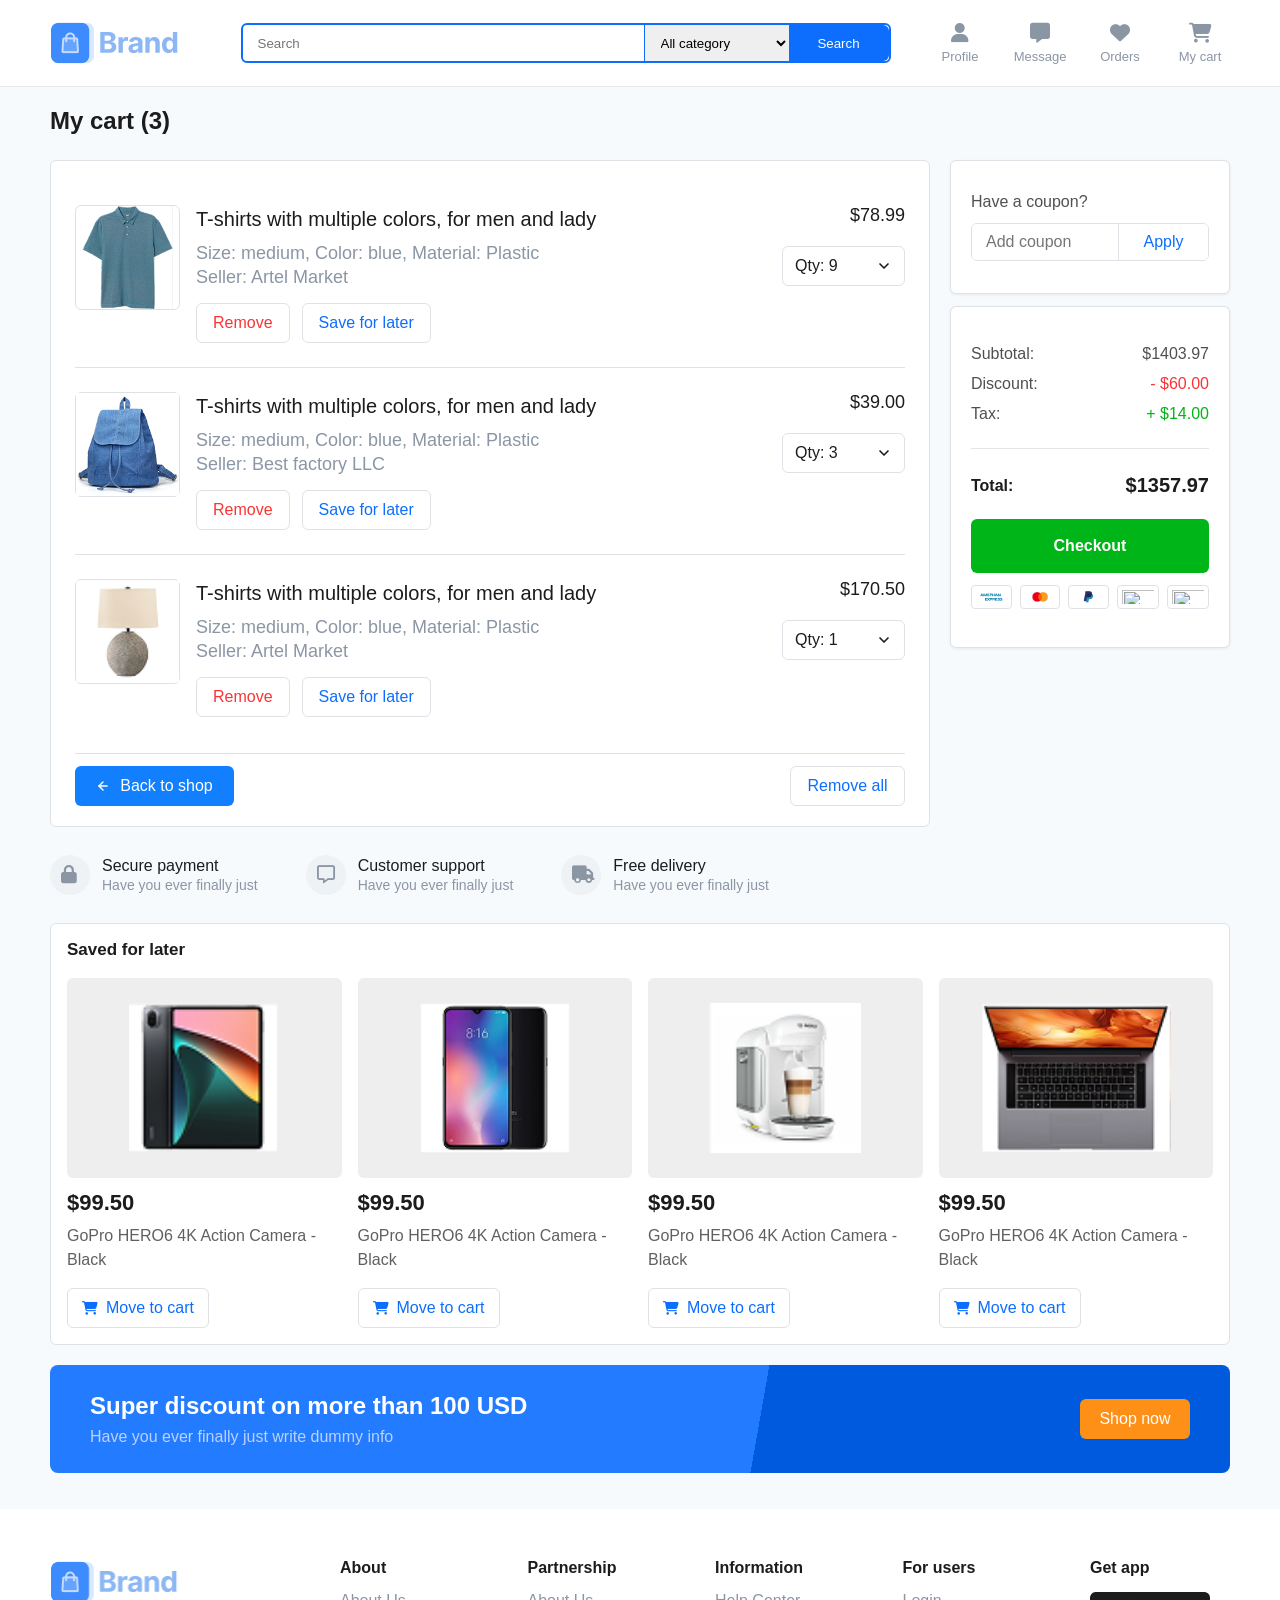
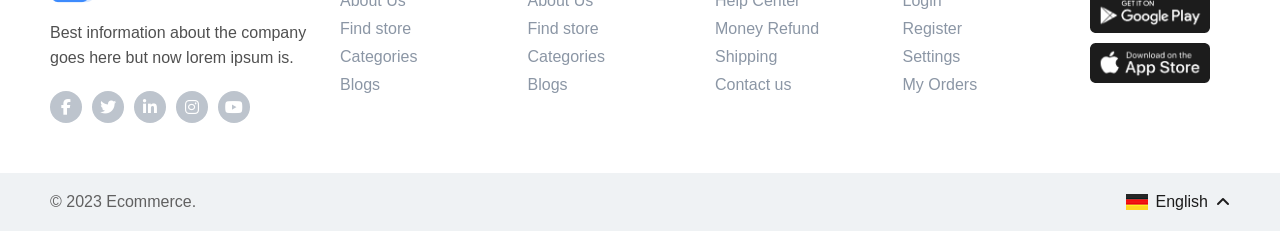
==== category-listing.html @ 2dff64a7 "Add files via upload" ====
<!DOCTYPE html>
<html lang="en">
<head>
    <meta charset="UTF-8">
    <meta name="viewport" content="width=device-width, initial-scale=1.0">
    <title>eCommerce Marketplace - Products Catalog</title>
    <link rel="stylesheet" href="css/styles.css">
    <link rel="stylesheet" href="https://cdnjs.cloudflare.com/ajax/libs/font-awesome/6.4.0/css/all.min.css">
</head>
<body>
<!-- HEADER -->
<header class="header">
    <div class="container header-top">
        <a href="index.html" class="logo">
          <img src="assets/images/logo-colored.png" alt="Brand">
        </a>
        <form class="search-box">
            <input type="text" placeholder="Search">
            <select>
                <option>All category</option>
            </select>
            <button type="submit">Search</button>
        </form>
        <div class="header-icons">
            <a href="#" class="icon-item">
                <i class="fa-solid fa-user"></i>
                <span>Profile</span>
            </a>
            <a href="#" class="icon-item">
                <i class="fa-solid fa-message"></i>
                <span>Message</span>
            </a>
            <a href="#" class="icon-item">
                <i class="fa-solid fa-heart"></i>
                <span>Orders</span>
            </a>
            <a href="cart.html" class="icon-item">
                <i class="fa-solid fa-cart-shopping"></i>
                <span>My cart</span>
            </a>
        </div>
    </div>
</header>
    <main class="container">
    <h2 class="cart-header">My cart (3)</h2>
        <section class="cart-section">
            <!-- LEFT: cart items -->
            <div class="cart-items-card">
                <article class="cart-item">
                    <div class="item-thumb">
                        <img src="assets/images/Bitmap.png" alt="Teal T-shirt">
                    </div>
                    <div class="item-info">
                        <h3 class="item-title">T-shirts with multiple colors, for men and lady</h3>
                        <p class="item-meta">Size: medium, Color: blue, Material: Plastic<br>Seller: Artel Market</p>
                        <div class="item-actions">
                            <button type="button" class="btn-pill btn-remove">Remove</button>
                            <button type="button" class="btn-pill btn-save">Save for later</button>
                        </div>
                    </div>
                    <div class="item-price-col">
                        <span class="item-price">$78.99</span>
                        <button type="button" class="qty-select">
                            Qty: 9
                            <svg viewBox="0 0 24 24" fill="none" stroke="currentColor" stroke-width="2.5" stroke-linecap="round" stroke-linejoin="round">
                                <polyline points="6 9 12 15 18 9"></polyline>
                            </svg>
                        </button>
                    </div>
                </article>
                <article class="cart-item">
                    <div class="item-thumb">
                        <img src="assets/images/image 26.png" alt="Blue-bag">
                    </div>
                    <div class="item-info">
                        <h3 class="item-title">T-shirts with multiple colors, for men and lady</h3>
                        <p class="item-meta">Size: medium, Color: blue, Material: Plastic<br>Seller: Best factory LLC</p>
                        <div class="item-actions">
                            <button type="button" class="btn-pill btn-remove">Remove</button>
                            <button type="button" class="btn-pill btn-save">Save for later</button>
                        </div>
                    </div>
                    <div class="item-price-col">
                        <span class="item-price">$39.00</span>
                        <button type="button" class="qty-select">
                            Qty: 3
                            <svg viewBox="0 0 24 24" fill="none" stroke="currentColor" stroke-width="2.5" stroke-linecap="round" stroke-linejoin="round">
                                <polyline points="6 9 12 15 18 9"></polyline>
                            </svg>
                        </button>
                    </div>
                </article>
                <article class="cart-item">
                    <div class="item-thumb">
                        <img src="assets/images/6.png" alt="Beige T-shirt">
                    </div>
                    <div class="item-info">
                        <h3 class="item-title">T-shirts with multiple colors, for men and lady </h3>
                        <p class="item-meta">Size: medium, Color: blue, Material: Plastic<br>Seller: Artel Market</p>
                        <div class="item-actions">
                            <button type="button" class="btn-pill btn-remove">Remove</button>
                            <button type="button" class="btn-pill btn-save">Save for later</button>
                        </div>
                    </div>
                    <div class="item-price-col">
                        <span class="item-price">$170.50</span>
                        <button type="button" class="qty-select">
                            Qty: 1
                            <svg viewBox="0 0 24 24" fill="none" stroke="currentColor" stroke-width="2.5" stroke-linecap="round" stroke-linejoin="round">
                                <polyline points="6 9 12 15 18 9"></polyline>
                            </svg>
                        </button>
                    </div>
                </article>
                <div class="cart-card-footer">
                    <a href="#" class="btn-back">
                        <svg viewBox="0 0 24 24" fill="none" stroke="currentColor" stroke-width="2.5" stroke-linecap="round" stroke-linejoin="round">
                            <line x1="19" y1="12" x2="5" y2="12"></line>
                            <polyline points="12 19 5 12 12 5"></polyline>
                        </svg>
                        Back to shop
                    </a>
                    <a href="#" class="link-remove-all">Remove all</a>
                </div>
            </div>
            <!-- RIGHT: order summary -->
            <aside class="summary-col">
                <div class="coupon-card">
                    <h4>Have a coupon?</h4>
                    <div class="coupon-input-row">
                        <input type="text" placeholder="Add coupon">
                        <button type="button" class="btn-apply">Apply</button>
                    </div>
                </div>
                <div class="summary-card">
                    <div class="summary-row">
                        <span>Subtotal:</span>
                        <span>$1403.97</span>
                    </div>
                    <div class="summary-row">
                        <span>Discount:</span>
                        <span class="value-discount">- $60.00</span>
                    </div>
                    <div class="summary-row">
                        <span>Tax:</span>
                        <span class="value-tax">+ $14.00</span>
                    </div>
                    <hr class="summary-divider">
                    <div class="summary-total">
                        <span>Total:</span>
                        <span>$1357.97</span>
                    </div>
                    <button type="button" class="btn-checkout">Checkout</button>
                    <div class="payment-icons">
   <img src="assets/images/AS.PNG">
   <img src="assets/images/mastercard.PNG">
   <img src="assets/images/paypal.PNG">
   <img src="assets/images/visa.PNG">
   <img src="assets/images/applepay.PNG">
</div>
                </div>
            </aside>
        </section>
        <!-- TRUST STRIP -->
     <section class="trust-strip">
        <div class="trust-item">
    <div class="trust-icon">
        <i class="fa-solid fa-lock"></i>
    </div>
    <div class="trust-text">
        <strong>Secure payment</strong>
        <span>Have you ever finally just</span>
    </div>
</div>
      <div class="trust-item">
    <div class="trust-icon">
        <i class="fa-regular fa-message"></i>
    </div>
    <div class="trust-text">
        <strong>Customer support</strong>
        <span>Have you ever finally just</span>
    </div>
</div>
      <div class="trust-item">
    <div class="trust-icon">
        <i class="fa-solid fa-truck"></i>
    </div>
    <div class="trust-text">
        <strong>Free delivery</strong>
        <span>Have you ever finally just</span>
    </div>
</div>
        </section>
        <section class="saved-section">
    <h3>Saved for later</h3>
    <div class="saved-grid">
        <div class="saved-card">
            <div class="saved-card-img"><img src="assets/images/image 32.png" alt="Tablet"></div>
            <p class="saved-price">$99.50 </p>
            <p class="saved-name">GoPro HERO6 4K Action Camera - Black</p>
            <button class="btn-move-cart">
    <i class="fa-solid fa-cart-shopping"></i>
    Move to cart
</button>
        </div>
        <div class="saved-card">
            <div class="saved-card-img"><img src="assets/images/image 23.png" alt="Phone"></div>
            <p class="saved-price">$99.50</p>
            <p class="saved-name">GoPro HERO6 4K Action Camera - Black</p>
            <button class="btn-move-cart">
    <i class="fa-solid fa-cart-shopping"></i>
    Move to cart
</button>
        </div>
        <div class="saved-card">
            <div class="saved-card-img"><img src="assets/images/8.png" alt="Smart watch"></div>
            <p class="saved-price">$99.50</p>
            <p class="saved-name">GoPro HERO6 4K Action Camera - Black</p>
            <button class="btn-move-cart">
    <i class="fa-solid fa-cart-shopping"></i>
    Move to cart
</button>
        </div>
        <div class="saved-card">
            <div class="saved-card-img"><img src="assets/images/image 34.png" alt="Laptop"></div>
            <p class="saved-price">$99.50</p>
            <p class="saved-name">GoPro HERO6 4K Action Camera - Black</p>
            <button class="btn-move-cart">
    <i class="fa-solid fa-cart-shopping"></i>
    Move to cart
</button>
        </div>
    </div>
</section>
<section class="discount-banner">
    <div class="discount-left">
        <h3>Super discount on more than 100 USD</h3>
        <p>Have you ever finally just write dummy info</p>
    </div>
    <button>Shop now</button>
</section>
</main>
<!-- =========================FOOTER========================= -->
<footer class="footer">
    <div class="container footer-grid">
        <!-- COLUMN 1 -->
        <div class="footer-brand">
            <img
                src="assets/images/logo-colored.png"
                alt="Brand"
            >
            <p>
                Best information about the company goes here but now
                lorem ipsum is.
            </p>
            <div class="social-icons">
                <a href="#">
                    <i class="fa-brands fa-facebook-f"></i>
                </a>
                <a href="#">
                    <i class="fa-brands fa-twitter"></i>
                </a>
                <a href="#">
                    <i class="fa-brands fa-linkedin-in"></i>
                </a>
                <a href="#">
                    <i class="fa-brands fa-instagram"></i>
                </a>
                <a href="#">
                    <i class="fa-brands fa-youtube"></i>
                </a>
            </div>
        </div>
        <!-- COLUMN 2 -->
        <div>
            <h4>About</h4>
            <ul>
                <li><a href="#">About Us</a></li>
                <li><a href="#">Find store</a></li>
                <li><a href="#">Categories</a></li>
                <li><a href="#">Blogs</a></li>

            </ul>
        </div>
        <!-- COLUMN 3 -->
        <div>
            <h4>Partnership</h4>
            <ul>
                <li><a href="#">About Us</a></li>
                <li><a href="#">Find store</a></li>
                <li><a href="#">Categories</a></li>
                <li><a href="#">Blogs</a></li>
            </ul>
        </div>
        <!-- COLUMN 4 -->
        <div>
            <h4>Information</h4>
            <ul>
                <li><a href="#">Help Center</a></li>
                <li><a href="#">Money Refund</a></li>
                <li><a href="#">Shipping</a></li>
                <li><a href="#">Contact us</a></li>
            </ul>
        </div>
        <!-- COLUMN 5 -->
        <div>
            <h4>For users</h4>
            <ul>
                <li><a href="#">Login</a></li>
                <li><a href="#">Register</a></li>
                <li><a href="#">Settings</a></li>
                <li><a href="#">My Orders</a></li>
            </ul>
        </div>
        <!-- COLUMN 6 -->
        <div>
            <h4>Get app</h4>
            <div class="app-buttons">
                <img
                    src="assets/images/Group.png"
                    alt="App Store"
                >
                <img
                    src="assets/images/market-button.png"
                    alt="Google Play"
                >
            </div>
        </div>
    </div>
</footer>

<!-- =========================FOOTER BOTTOM ========================= -->
<div class="footer-bottom">
    <div class="container footer-bottom-wrapper">
        <p>
            © 2023 Ecommerce.
        </p>
        <div class="footer-language">
            <img
                src="assets/images/DE@2x.png"
                alt="Germany"
            >
            English
            <i class="fa-solid fa-angle-up"></i>
        </div>
    </div>
</div>
</body>
</html>
---- css/styles.css ----
/* ========================== GLOBAL STYLES========================== */

*{
    margin:0;
    padding:0;
    box-sizing:border-box;
}
body{
    font-family:'Inter',sans-serif;
    background:#F7FAFC;
    color:#1c1c1c;
}

img{
    max-width:100%;
    display:block;
}

a{
    text-decoration:none;
    color:inherit;
}

ul{
    list-style:none;
}

button{
    cursor:pointer;
    border:none;
}
.container{
    width:100%;
    max-width:1180px;
    margin:0 auto;
    padding:0;
}

/* ========================== HEADER ========================== */

.header{
    background:#fff;
    border-bottom:1px solid #e5e7eb;
}
.header-top{
    height:86px;
    display:flex;
    align-items:center;
    justify-content:space-between;
}

.logo i{
    background:#4f8ef7;
    color:#fff;
    padding:12px;
    border-radius:8px;
}
.search-box{
    width:665px;
    height:40px;
    display:flex;
    border:2px solid #0D6EFD;
    border-radius:6px;
    overflow:hidden;
}

.search-box input{
    flex:1;
    border:none;
    padding:0 15px;
}

.search-box select{
    width:145px;
    border:none;
    border-left:1px solid #0D6EFD;
    padding:0 12px;
}
.search-box button{
    width:100px;

    background:#0D6EFD;
    color:#fff;
}

/* Header Icons */
/* Hover */
.icon-item:hover{
    background:#EAF3FF;
    box-shadow:0 4px 12px rgba(13,110,253,.15);
}

.icon-item:hover i{
    color:#0D6EFD;
    transform:translateY(-3px) scale(1.1);
}

.icon-item:hover span{
    color:#0D6EFD;
}

/* Click effect */
.icon-item:active{
    transform:scale(.95);
}
.header-icons{
    display:flex;
    align-items:center;
    gap:20px;
}

.icon-item{
    display:flex;
    flex-direction:column;
    align-items:center;
    justify-content:center;
    width:60px;              /* same width for all */
    text-decoration:none;
    color:#8B96A5;
    padding:6px 4px;
    transition:.3s;
}

.icon-item i{
    font-size:20px;
    margin-bottom:6px;
}

.icon-item span{
    font-size:13px;
    white-space:nowrap;  
}
/* ==========================NAVBAR========================== */
.navbar{
    height:48px;
    background:#fff;
    border-bottom:1px solid #e5e7eb;
}

.nav-wrapper{
    height:48px;
    display:flex;
    align-items:center;
    justify-content:space-between;
}

.nav-left .fa-bars{
    margin-right:6px;
    font-size:15px;
}
.nav-left{
    display:flex;
    gap:24px;
}

.nav-right{
    display:flex;
    gap:32px;
}

.nav-right select{
    border:none;
    background:none;
}

/* Navbar links */
.nav-left a{
    display:flex;
    align-items:center;
    gap:6px;
    color:#1C1C1C;
    text-decoration:none;
    padding:8px 12px;
    border-radius:6px;
    transition:all .3s ease;
}

.nav-left a:hover{
    color:#0D6EFD;
    background:#F5F7FA;
}

.nav-left a:hover i{
    transform:rotate(180deg);
    transition:.3s;
}
.language-box,
.ship-country{
    display:flex;
    align-items:center;
    gap:6px;
    padding:8px 10px;
    border-radius:6px;
    cursor:pointer;
    transition:.3s;
}

.language-box:hover,
.ship-country:hover{
    background:#F5F7FA;
    color:#0D6EFD;
}

.language-box:hover i,
.ship-country:hover i{
    transform:rotate(180deg);
    transition:.3s;
}

.ship-country img{
    transition:.3s;
}

.ship-country:hover img{
    transform:scale(1.1);
}
.nav-left a{
    position:relative;
}

.nav-left a::after{
    content:"";
    position:absolute;
    left:12px;
    bottom:2px;
    width:0;
    height:2px;
    background:#0D6EFD;
    transition:.3s;
}

.nav-left a:hover::after{
    width:calc(100% - 24px);
}
/* ========================== HERO ========================== */
.hero-section{
    display:grid;
    grid-template-columns:250px 1fr 200px;
    gap:20px;
    background:#fff;
    border:1px solid #DEE2E7;
    border-radius:6px;
    padding:20px;
    margin:20px 0;
}
.header-top{
    height:86px;
    display:flex;
    align-items:center;
    justify-content:space-between;
}
.join-btn,
.source-btn,
.learn-more-btn{
    transition:.3s;
}
.join-btn:hover,
.source-btn:hover,
.learn-more-btn:hover{
    transform:translateY(-2px);
}
/* LEFT MENU */

.hero-categories{
    display:flex;
    flex-direction:column;
}
.hero-categories a{
    height:42px;
    padding:0 14px;
    display:flex;
    align-items:center;
    font-size:16px;
    font-weight:400;
    color:#1C1C1C;
    border-radius:6px;
    padding-left:18px;
}
.hero-banner img{
    width:100%;
    height:100%;
    object-fit:cover;
}
.hero-categories .active{
    background:#E5F1FF;
    font-weight:600;
}

/* CENTER BANNER */
.hero-categories a{
    display:block;
    padding:14px 20px;
    color:#1C1C1C;
    text-decoration:none;
    border-radius:8px;
    transition:all .3s ease;
}

.hero-categories a:hover{
    background:#EAF3FF;
    color:#0D6EFD;
    padding-left:28px;
}

.hero-categories a.active{
    background:#EAF3FF;
    font-weight:600;
}
.hero-banner{
    position:relative;
    height:372px;
    border-radius:6px;
    overflow:hidden;
    background:url("../assets/images/Banner-board-800x420 2.png")
    center center/cover no-repeat;
    background-position:center;
    background-size:cover;
}
.hero-content{
    position:absolute;
    left:40px;
    top:45px;
}
.hero-content h3{
    font-size:28px;
    font-weight:400;
    color:#1C1C1C;
    margin-bottom:4px;
}

.hero-content h1{
    font-size:32px;
    font-weight:700;
    line-height:1.15;
    margin-bottom:24px;
}

/* RIGHT SIDE */
.hero-banner{
    overflow:hidden;
    border-radius:8px;
    transition:all .4s ease;
}

.hero-banner:hover{
    transform:scale(1.01);
    box-shadow:0 12px 30px rgba(0,0,0,.15);
}
.learn-btn{
    display:inline-block;
    background:#fff;
    color:#1C1C1C;
    text-decoration:none;
    padding:12px 24px;
    border-radius:8px;
    transition:all .3s ease;
}

.learn-btn:hover{
    background:#0D6EFD;
    color:#fff;
    transform:translateY(-2px);
    box-shadow:0 8px 18px rgba(13,110,253,.3);
}
.hero-sidebar{
    width:200px;
    display:flex;
    flex-direction:column;
    gap:10px;
}

.user-box{
    background:#E3F0FF;
    border-radius:6px;
    padding:14px;
}

.user-top{
    display:flex;
    align-items:flex-start;
    gap:12px;
    margin-bottom:12px;
}

.user-top i{
    width:44px;
    height:44px;
    background:#fff;
    border-radius:50%;
    display:flex;
    align-items:center;
    justify-content:center;
    color:#8B96A5;
    font-size:18px;
}

.user-info h4{
    font-size:16px;
    font-weight:600;
    line-height:20px;
}

.user-info p{
    font-size:14px;
    line-height:18px;
    color:#505050;
}

.join-btn{
    width:100%;
    height:36px;
    background:#0D6EFD;
    color:#fff;
    border-radius:6px;
    font-size:14px;
    font-weight:500;
}

.login-btn{
    width:100%;
    height:36px;
    margin-top:8px;
    background:#fff;
    border-radius:6px;
    border:1px solid #DEE2E7;
    font-size:14px;
}
.offer-box{
    background:#F38332;
    border-radius:6px;
    color:#fff;
    padding:18px;
    height:95px;
    font-size:16px;
    line-height:24px;
    min-height:95px;
}

.quote-box{
    background:#55BDC3;
    border-radius:6px;
    color:#fff;
    padding:18px;
    height:95px;
    font-size:16px;
    line-height:24px;
    min-height:95px;
}
/* ==========================
CATEGORY SHOWCASE
========================== */
.section-block{
    margin-top:20px;
}

.category-showcase{
    background:#fff;
    border:1px solid #DEE2E7;
    border-radius:6px;

    display:grid;
    grid-template-columns:280px 1fr;

    overflow:hidden;
}

.showcase-banner{
    position:relative;
    min-height:260px;

    padding:25px;
}

.electronics-banner{
    background: url("../assets/images/image 98.png") center center/cover no-repeat;
    min-height: 257px;
    padding: 20px;
    position: relative;
}

.electronics-banner h3{
    max-width: 180px;
    font-size: 24px;
    font-weight: 600;
    line-height: 1.2;
    margin-bottom: 20px;
}

.source-btn{
    display:inline-block;
    background:#fff;
    color:#1c1c1c;
    padding:10px 16px;
    border-radius:6px;
    font-weight:500;
}

.home-banner{
    background:url("../assets/images/Group 969.png")
    center/cover no-repeat;
}
.showcase-content h2{
    font-size:27px;
    font-weight:500;
    line-height:1.3;
    margin-bottom:20px;
}
.showcase-products{
    display:grid;
    grid-template-columns:repeat(4,1fr);
}

.showcase-item{
    position:relative;
    min-height:127px;
    border-left:1px solid #DEE2E7;
    border-bottom:1px solid #DEE2E7;
    padding:15px;
}
.showcase-item h4{
    font-size:16px;
    margin-bottom:4px;
}

.showcase-item p{
    color:#8B96A5;
    font-size:13px;
}

.showcase-item img{
    width:72px;
    height:72px;
    object-fit:contain;
    position:absolute;
    right:12px;
    bottom:12px;
}

/* ==========================
SUPPLIER BANNER
========================== */
.supplier-banner{
    background:
        linear-gradient(
            rgba(44,124,241,.85),
            rgba(0,209,255,.45)
        ),
        url("../assets/images/Group 982.png");

    background-size:cover;
    background-position:center;
    min-height:420px;
    border-radius:8px;
    display:flex;
    justify-content:space-between;
    padding:40px;
}
.supplier-left{
    width:45%;
    color:#fff;
}

.supplier-left h2{
    font-size:34px;
    margin-bottom:15px;
}

.supplier-left p{
    font-size:16px;
    line-height:1.6;
}
.supplier-form{
    width:420px;
    background:#fff;
    padding:24px;
    border-radius:8px;
}
.supplier-form h3{
    margin-bottom:20px;
}
.supplier-form input,
.supplier-form textarea,
.supplier-form select{
    width:100%;
    border:1px solid #DEE2E7;
    padding:12px;
    border-radius:6px;
    margin-bottom:12px;
}

.form-row{
    display:flex;
    gap:10px;
}

.form-row input{
    flex:1;
}

.form-row select{
    width:100px;
}

.supplier-form button{
    background:#0D6EFD;
    color:#fff;

    padding:12px 20px;

    border-radius:6px;
}
/* ==========================RECOMMENDED ITEMS========================== */
.section-title{
    font-size:24px;
    font-weight:600;
    margin-bottom:20px;
}
.recommended-grid{
    display:grid;
    grid-template-columns:repeat(5,1fr);
    gap:20px;
}
.recommended-card{
    background:#fff;
    border:1px solid #DEE2E7;
    border-radius:6px;
    overflow:hidden;
    transition:.3s;
}
.recommend-card:hover{
    box-shadow:0 6px 20px rgba(0,0,0,.08);
}
.recommended-card img{
    width:100%;
    height:220px;
    object-fit:contain;
    padding:15px;
}
.recommended-body{
    padding:15px;
}
.recommended-body h3{
    font-size:18px;
    margin-bottom:8px;
}
.recommended-body p{
    color:#8B96A5;
    line-height:1.4;
}
/* ==========================EXTRA SERVICES========================== */
.service-card{
    background:#fff;
    border:1px solid #dee2e7;
    border-radius:6px;
    overflow:hidden;
    height:190px; /* instead of 200px */
    position:relative;
    transition:.3s;
}
.service-card:hover{
    transform:translateY(-4px);
    box-shadow:0 6px 20px rgba(0,0,0,.08);
}
.extra-services{
    margin-top:30px;
}

.extra-services h2{
    font-size:24px;
    font-weight:600;
    margin-bottom:20px;
}

.services-grid{
    display:grid;
    grid-template-columns:repeat(4,1fr);
    gap:20px;
}
.service-card img{
    width:100%;
    height:120px;
    object-fit:cover;
    opacity:1;
    filter:none;
}
.service-content{
    padding:18px 16px;
}

.service-content h4{
    font-size:16px;
    font-weight:500;
    line-height:24px;
    color:#1c1c1c;
    max-width:170px;
}
.service-icon{
    position:absolute;
    right:18px;
    top:92px;
    width:54px;
    height:54px;
    border-radius:50%;
    background:#dbeafe;
    border:2px solid #ffffff;
    display:flex;
    align-items:center;
    justify-content:center;
}

.service-icon i{
    font-size:18px;
    color:#1c1c1c;
}

/* ==========================SUPPLIERS========================== */

.suppliers-grid{
    display:grid;
    grid-template-columns:repeat(5,1fr);
    gap:20px;
}

.supplier-country{
    display:flex;
    align-items:center;
    gap:12px;
}

.supplier-country img{
    width:28px;
    height:20px;
    object-fit:cover;
}

.supplier-country h4{
    font-size:14px;
    margin-bottom:3px;
}

.supplier-country p{
    font-size:13px;
    color:#8B96A5;
}

/* Recommended Card */
.recommended-card{
    background:#fff;
    border:1px solid #DEE2E7;
    border-radius:6px;
    overflow:hidden;
    cursor:pointer;
    transition:all .35s ease;
}

/* Product Image */
.recommended-card img{
    width:100%;
    height:220px;
    object-fit:contain;
    transition:transform .35s ease;
}

/* Card Body */
.recommended-body{
    padding:16px;
}

.recommended-body h3{
    transition:color .35s ease;
}

.recommended-body p{
    transition:color .35s ease;
}

/* Hover Effect */
.recommended-card:hover{
    transform:translateY(-8px);
    box-shadow:0 12px 25px rgba(0,0,0,.12);
    border-color:#0D6EFD;
}

.recommended-card:hover img{
    transform:scale(1.08);
}

.recommended-card:hover h3{
    color:#0D6EFD;
}

.recommended-card:hover p{
    color:#505050;
}
/* ==========================
   SECTION TITLE
========================== */

section{
    margin-top:25px;
}
section h2{
    margin-bottom:15px;
}
/* ========================== DEALS========================== */
.deals{
    height:240px;
    background:#fff;
    border:1px solid #e5e7eb;
    display:flex;
}
.deal-title{
    width:260px;
    padding:20px;
}
.timer{
    display:flex;
    gap:8px;
    margin-top:15px;
}
.timer div{
    background:#606060;
    color:#fff;
    width:50px;
    height:50px;
    display:flex;
    justify-content:center;
    align-items:center;
}
.deal-products{
    flex:1;
    display:grid;
    grid-template-columns:repeat(5,1fr);
}
.deal-item{
    text-align:center;
    border-left:1px solid #E0E0E0;
    display:flex;
    flex-direction:column;
    align-items:center;
    justify-content:flex-start;
    padding:10px;
    min-height:220px;
}
.deal-item img{
    width:120px;
    height:120px;
    object-fit:contain;
    margin-bottom:10px;
}
.deal-item h4{
    font-size:16px;
    font-weight:400;
    line-height:22px;
    margin-bottom:12px;
    color:#1C1C1C;
}
/* Product Card */
.showcase-item{
    position: relative;
    overflow: hidden;
    cursor: pointer;
    transition: all 0.35s ease;
}

/* Image */
.showcase-item img{
    transition: transform 0.35s ease;
}

/* Title */
.showcase-item h4{
    transition: color 0.35s ease;
}

/* Hover */
.showcase-item:hover{
    transform: translateY(-6px);
    box-shadow: 0 10px 20px rgba(0,0,0,0.12);
    z-index: 2;
}

.showcase-item:hover img{
    transform: scale(1.1);
}

.showcase-item:hover h4{
    color: #0D6EFD;
}
.source-btn{
    transition: all .3s ease;
}

.source-btn:hover{
    background:#0D6EFD;
    color:#fff;
    transform: translateY(-2px);
}
/* ==========================
   PRODUCT GRID
========================== */
.product-card{
    border-left:1px solid #DEE2E7;
    transition:all .3s ease;
}
.product-card:hover{
    transform:translateY(-8px);
    box-shadow:0 10px 30px rgba(0,0,0,.12);
    border-color:#0d6efd;
}
.products-grid,
.products-grid-page{
    display:grid;
    grid-template-columns:repeat(5,1fr);
    gap:20px;
}

.grid-product-card,
.product-card{
    background:#fff;
    border:1px solid #e5e7eb;
    border-radius:6px;
    overflow:hidden;
    position:relative;
}

.grid-product-card img,
.product-card img{
    width:100%;
    height:140px;
    object-fit:contain;
    padding:15px;
}

.card-body{
    padding:15px;
}

.price{
    font-size:24px;
    font-weight:700;
}

.old-price{
    color:#8b96a5;
    text-decoration:line-through;
}

.rating-line{
    color:#ff9017;
    margin:10px 0;
}

.wishlist-btn{
    position:absolute;
    right:15px;
    bottom:15px;
    width:40px;
    height:40px;
    border:1px solid #e5e7eb;
    background:#fff;
    border-radius:6px;
}


/* ==========================
   REGION
========================== */

.region-grid{
    display:grid;
    grid-template-columns:repeat(5,1fr);
    gap:20px;
}
/* ========================== NEWSLETTER ========================== */
.newsletter{
    background:#EFF2F4;
    padding:40px 0;
    text-align:center;
    margin-top:40px;
}
.newsletter h2{
    font-size:24px;
    margin-bottom:10px;
}
.newsletter p{
    color:#606060;
    margin-bottom:20px;
}
.newsletter-form{
    display:flex;
    justify-content:center;
    gap:10px;
}
.newsletter-input{
    width:320px;
    height:40px;
    background:#fff;
    border:1px solid #DEE2E7;
    border-radius:6px;
    display:flex;
    align-items:center;
    padding:0 12px;
}
.newsletter-input i{
    color:#8B96A5;
    margin-right:10px;
}
.newsletter-input input{
    width:100%;
    border:none;
    outline:none;
}
.newsletter-form button{
    height:40px;
    padding:0 20px;
    background:#0D6EFD;
    color:#fff;
    border-radius:6px;
}
/* ==========================FOOTER ========================== */
.footer{
    background:#fff;
    padding:50px 0;
}
.footer-grid{
    display:grid;
    grid-template-columns:
    260px
    1fr
    1fr
    1fr
    1fr
    140px;
    gap:30px;
}
.footer-brand img{
    width:150px;
    margin-bottom:15px;
}
.footer-brand p{
    color:#505050;
    line-height:1.6;
    margin-bottom:20px;
}
.footer-grid h4{
    margin-bottom:15px;
    font-size:16px;
}
.footer-grid ul li{
    margin-bottom:10px;
}
.footer-grid ul li a{
    color:#8B96A5;
}
.social-icons{
    display:flex;
    gap:10px;
}
.social-icons a{
    width:32px;
    height:32px;
    border-radius:50%;
    background:#BDC4CD;
    color:#fff;
    display:flex;
    align-items:center;
    justify-content:center;
}
.app-buttons{
    display:flex;
    flex-direction:column;
    gap:10px;
}
.app-buttons img{
    width:120px;
}
/* ========================== FOOTER BOTTOM ========================== */
.footer-bottom{
    background:#EFF2F4;
    padding:20px 0;
}
.footer-bottom-wrapper{
    display:flex;
    justify-content:space-between;
    align-items:center;
}
.footer-bottom p{
    color:#606060;
}
.footer-language{
    display:flex;
    align-items:center;
    gap:8px;
}
.footer-language img{
    width:22px;
}
/* ========================== CATEGORY LISTING========================== */
.category-layout{
    display:flex;
    gap:20px;
}
.category-menu li{
    padding:12px 15px;
    cursor:pointer;
    transition:.3s;
}
.category-menu li:hover{
    background:#e5f1ff;
    color:#1c1c1c;
}
.sidebar{
    width:260px;
}
.filter-box{
    background:#fff;
    border:1px solid #e5e7eb;
    padding:16px;
    margin-bottom:15px;
    border-radius:6px;
}
.filter-box h4{
    margin-bottom:15px;
}
.filter-box label{
    display:block;
    margin-bottom:10px;
}
.listing-content{
    flex:1;
}
.listing-toolbar{
    display:flex;
    justify-content:space-between;
    align-items:center;
    background:#fff;
    border:1px solid #e5e7eb;
    padding:15px;
    border-radius:6px;
    margin-bottom:15px;
}
.toolbar-right{
    display:flex;
    gap:10px;
    align-items:center;
}
/* ========================== FILTER TAGS ========================== */
.selected-filters{
    display:flex;
    flex-wrap:wrap;
    gap:10px;
    margin-bottom:20px;
}
.selected-filters span{
    background:#fff;
    border:1px solid #ddd;
    padding:8px 12px;
    border-radius:6px;
}
/* ========================== DETAILS PAGE ========================== */
.deal-products .product-card{
    text-align:center;
}
.deal-card-body{
    display:flex;
    flex-direction:column;
    align-items:center;
    padding:12px 10px 18px;
}
.deal-card-body h4{
    font-size:16px;
    font-weight:400;
    color:#1C1C1C;
    margin-bottom:12px;
}
.discount{
    display:flex;
    align-items:center;
    justify-content:center;
    min-width:61px;
    height:28px;
    padding:0 12px;
    background:#FFE3E3;
    color:#EB001B;
    border-radius:29px;
    font-size:14px;
    font-weight:500;
    margin:0 auto;
}
.details-wrapper{
    display:grid;
    grid-template-columns:350px 1fr 280px;
    gap:20px;
    background:#fff;
    border:1px solid #e5e7eb;
    padding:20px;
}

.product-gallery img{
    border:1px solid #e5e7eb;
}

.thumbnail-row{
    display:flex;
    gap:10px;
    margin-top:15px;
}

.thumbnail-row img{
    width:60px;
    height:60px;
}

.product-main h1{
    font-size:30px;
    margin:10px 0;
}

.price-table{
    background:#fff3e6;
    display:grid;
    grid-template-columns:repeat(3,1fr);
    margin:20px 0;
}

.price-table div{
    padding:15px;
    border-right:1px solid #ddd;
}

.supplier-card{
    border:1px solid #e5e7eb;
    padding:20px;
    border-radius:6px;
}

.supplier-card button{
    width:100%;
    padding:12px;
    margin-top:10px;
}

.inquiry-btn{
    background:#0d6efd;
    color:#fff;
}

.profile-btn{
    background:#fff;
    border:1px solid #ddd;
}
.search-box{
    max-width:650px;
}

.search-box input{
    border-radius:6px 0 0 6px;
}

.search-box button{
    border-radius:0 6px 6px 0;
}

.nav-left a{
    font-size:14px;
}

.icon-item{
    width:60px;
}
.logo{
    display:flex;
    align-items:center;
    gap:10px;
    text-decoration:none;
}

.logo img{
    height:46px;
}

.logo span{
    font-size:18px;
    font-weight:600;
    color:#6b8ef7;
}

.ship-country{
    display:flex;
    align-items:center;
    gap:8px;
    font-size:14px;
    cursor:pointer;
}

.ship-country img{
    width:22px;
    height:auto;
    display:block;
}

.ship-country i{
    font-size:12px;
    color:#8b96a5;
}

.language-box{
    display:flex;
    align-items:center;
    gap:8px;
    font-size:14px;
    cursor:pointer;
}

.language-box i{
    font-size:12px;
    color:#8b96a5;
}

.timer{
    display:flex;
    gap:6px;
    margin-top:18px;
}

.timer-box{
    width:45px;
    height:50px;
    background:#606060;
    border-radius:4px;
    color:#fff;
    display:flex;
    flex-direction:column;
    justify-content:center;
    align-items:center;
}

.timer-box strong{
    font-size:18px;
}

.timer-box span{
    font-size:12px;
}
/* ========================== LISTING PAGE========================== */

.breadcrumb-section{
    margin-top:20px;
}

.breadcrumb{
    display:flex;
    gap:10px;
    font-size:14px;
    color:#8b96a5;
}

.breadcrumb a{
    color:#8b96a5;
}

.listing-page{
    display:grid;
    grid-template-columns:240px calc(100% - 260px);
    gap:20px;
    margin-top:20px;
    align-items:start;
}
.filter-section a{
    transition:all .25s ease;
}
.filter-section a:hover{
    color:#0d6efd;
    padding-left:8px;
}
.filters-sidebar{
    background:#f7fafc;
}

.filter-group{
    border-bottom:1px solid #dee2e7;
    padding-bottom:20px;
    margin-bottom:20px;
}

.filter-title h4{
    font-size:16px;
    font-weight:600;
    margin-bottom:15px;
}

.filter-group ul{
    list-style:none;
}

.filter-group li{
    margin-bottom:12px;
    color:#505050;
}

.filter-group label{
    display:block;
    margin-bottom:12px;
    color:#505050;
}
button:hover,
.btn:hover{
    transform:translateY(-2px);
    box-shadow:0 5px 15px rgba(13,110,253,.3);
}
.see-all{
    color:#0d6efd;
    text-decoration:none;
    font-size:16px;
    font-weight:500;
    display:inline-block;
    margin-top:8px;
}

.see-all:hover{
    color:#0b5ed7;
    text-decoration:underline;
}

.listing-topbar{
    background:#fff;
    border:1px solid #dee2e7;
    border-radius:6px;
    padding:15px 20px;
    display:flex;
    justify-content:space-between;
    align-items:center;
}
.topbar-right{
    display:flex;
    align-items:center;
    gap:15px;
}
.topbar-right select{
    padding:8px 12px;
    border:1px solid #dee2e7;
    border-radius:6px;
}
.view-icons{
    display:flex;
}
.view-icons button{
    width:40px;
    height:40px;
    border:1px solid #dee2e7;
    background:#fff;
}

/* ========================== PRODUCT LIST CARDS========================== */
.list-product-card:hover{
    transform:translateY(-5px);
    box-shadow:0 10px 25px rgba(0,0,0,.12);
    border-color:#0d6efd;
}
.list-product-card:hover .product-image img{
    transform:scale(1.05);
}
#product-list{
    margin-top:20px;
    display:flex;
    flex-direction:column;
    gap:16px;
}
.list-product-card{
    background:#fff;
    border:1px solid #dee2e7;
    border-radius:6px;
    padding:20px;
    display:flex;
    align-items:flex-start;
    position:relative;
    transition:all .3s ease;
}
.product-card img{
    transition:transform .3s ease;
}
.product-card:hover img{
    transform:scale(1.08);
}
.product-image{
    width:180px;
    min-width:180px;
}
.product-image img{
    width:160px;
    height:160px;
    object-fit:contain;
    transition:transform .3s ease;
}
.product-info{
    flex:1;
}
.product-info h3{
    font-size:16px;
    font-weight:600;
    margin-bottom:10px;
}
.price-row{
    margin-bottom:10px;
}
.price{
    font-size:24px;
    font-weight:700;
    color:#1c1c1c;
}
.old-price{
    margin-left:8px;
    color:#8b96a5;
    text-decoration:line-through;
}
.rating-row{
    display:flex;
    align-items:center;
    gap:10px;
    margin-bottom:10px;
}
.stars{
    color:#ff9017;
}
.rating{
    color:#ff9017;
    font-weight:600;
}
.orders{
    color:#8b96a5;
}
.shipping{
    color:#00b517;
    font-weight:500;
}
.product-info p{
    color:#505050;
    font-size:14px;
    line-height:22px;
    max-width:650px;
    margin-bottom:10px;
}
.product-info a{
    color:#0d6efd;
    font-weight:500;
}
.wishlist-btn{
    position:absolute;
    right:20px;
    top:20px;
    width:40px;
    height:40px;
    border:1px solid #dee2e7;
    border-radius:6px;
    background:#fff;
    cursor:pointer;
}
.wishlist-btn i{
    color:#0d6efd;
}
.list-product-card:hover{
    box-shadow:0 4px 16px rgba(0,0,0,.08);
}
.wishlist-btn,
.favorite-btn{
    transition:.25s;
}
.wishlist-btn:hover,
.favorite-btn:hover{
    background:#0d6efd;
    color:#fff;
}
.wishlist-btn{
    transition:all .25s ease;
}
.wishlist-btn:hover{
    background:#0d6efd;
    color:#fff;
    transform:scale(1.1);
}
/* ==========================PAGINATION========================== */
.pagination-wrap{
    display:flex;
    justify-content:flex-end;
    align-items:center;
    gap:8px;
    margin-top:20px;
    margin-bottom:20px;
    padding-right:0;
    margin-right:175px;
}
.pagination-wrap select{
    height:40px;
    padding:0 12px;
    border:1px solid #dee2e7;
    border-radius:6px;
    background:#fff;
    cursor:pointer;
}
.pagination{
    display:flex;
}
.pagination button{
    width:40px;
    height:40px;
    border:1px solid #dee2e7;
    background:#fff;
    font-size:16px;
    cursor:pointer;
}
.pagination button.active{
    background:#eff2f4;
    font-weight:600;
}

.pagination button:hover{
    background:#f8f9fa;
}
.filter-section{
    padding:20px 0;
    border-top:1px solid #dee2e7;
}
.filter-header{
    display:flex;
    justify-content:space-between;
    align-items:center;
    margin-bottom:18px;
}
.filter-header h4{
    font-size:16px;
    font-weight:600;
}
.filter-section label{
    display:block;
    margin-bottom:14px;
    font-size:16px;
    color:#505050;
}
.price-slider{
    margin-bottom:20px;
}
.price-slider input{
    width:100%;
}
.price-inputs{
    display:flex;
    gap:10px;
    margin-bottom:12px;
}
.price-inputs div{
    flex:1;
}
.price-inputs label{
    display:block;
    margin-bottom:6px;
    font-size:14px;
}
.price-inputs input{
    width:100%;
    height:40px;
    border:1px solid #dee2e7;
    border-radius:6px;
    padding:0 10px;
}
.apply-btn{
    width:100%;
    height:40px;
    border:1px solid #dee2e7;
    background:#fff;
    color:#0d6efd;
    border-radius:6px;
    cursor:pointer;
}
.filter-section .fa-angle-up{
    color:#8b96a5;
}
.filter-section input[type="checkbox"],
.filter-section input[type="radio"]{
    margin-right:10px;
}
.filter-section label{
    line-height:1.4;
}
.rating-option{
    display:flex;
    align-items:center;
    gap:10px;
    margin-bottom:12px;
}
.filled{
    color:#FF9017;
    font-size:18px;
}
.empty{
    color:#D5D5D5;
    font-size:18px;
}

.grid-products {
    display: grid;
    grid-template-columns: repeat(3, minmax(0, 1fr));
    gap: 20px;
    margin-bottom: 30px; 
}
.grid-card{
    width:100%;
    min-width:0;
}
.grid-card{
    background:#fff;
    border:1px solid #DEE2E7;
    border-radius:6px;
    overflow:hidden;
    transition:.3s;
}
.grid-card:hover{
    transform:translateY(-8px);
    box-shadow:0 12px 30px rgba(0,0,0,.12);
}
.grid-img{
    height:240px;
    display:flex;
    justify-content:center;
    align-items:center;
    padding:20px;
    border-bottom:1px solid #EFF2F4;
}
.grid-img img{
    height: 100%;
    max-width:100%;
    max-height:190px;
    object-fit:contain;
}
.grid-body{
    padding:16px;
}
.grid-price-row{
    display:flex;
    align-items:center;
    justify-content:space-between;
    margin-bottom:8px;
}
.grid-price{
    font-size:20px;
    font-weight:600;
    color:#1C1C1C;
}
.grid-old-price{
    color:#8B96A5;
    text-decoration:line-through;
    margin-left:6px;
    font-size:14px;
}
.grid-fav{
    width:40px;
    height:40px;
    border:1px solid #DEE2E7;
    background:#fff;
    border-radius:6px;
    cursor:pointer;
    color:#0D6EFD;
}
.grid-fav:hover{
    background:#0D6EFD;
    color:#fff;
}
.grid-rating{
    display:flex;
    gap:8px;
    align-items:center;
    color:#FF9017;
    font-size:14px;
    margin-bottom:10px;
}
.stars{
    color:#FF9017;
}
.grid-body h4{
    font-size:16px;
    line-height:22px;
    color:#606060;
    font-weight:400;
}
.filters-sidebar{
    width:240px;
    flex-shrink:0;
}
.listing-content{
    width:100%;
}
/* --- ACTIVE FILTER CHIPS --- */
.active-filters-container {
  display: flex;
  flex-wrap: wrap;
  gap: 8px;
  align-items: center;
  padding: 12px 0 20px 0;
  width: 100%;
}
.filter-chip {
  display: inline-flex;
  align-items: center;
  gap: 8px;
  padding: 6px 12px;
  border: 1px solid #0d6efd;
  border-radius: 5px;
  background-color: #fff;
  color: #333333;
  font-size: 14px;
  font-family: sans-serif;
}
.clear-chip {
  color: #999999;
  cursor: pointer;
  font-size: 16px;
  line-height: 1;
}

.clear-chip:hover {
  color: #333;
}

.clear-all-btn {
  background: none;
  border: none;
  color: #0d6efd;
  font-size: 14px;
  cursor: pointer;
  padding: 6px 4px;
}

.clear-all-btn:hover {
  text-decoration: underline;
}

/* --- REMAINING SIDEBAR ACCORDIONS --- */
.sidebar-dropdown-group {
  border-top: 1px solid #e0e0e0;
  margin-top: 15px;
}

.filter-dropdown {
  border-bottom: 1px solid #e0e0e0;
  padding: 14px 0;
}

.dropdown-header {
  display: flex;
  justify-content: space-between;
  align-items: center;
  cursor: pointer;
  font-family: sans-serif;
  font-size: 16px;
  font-weight: 500;
  color: #1c1c1c;
}


/* Chevron Style matching Figma UI */
.chevron-icon::after {
  content: '';
  display: inline-block;
  width: 8px;
  height: 8px;
  border-right: 2px solid #8b96a5;
  border-bottom: 2px solid #8b96a5;
  transform: rotate(45deg); /* Points down */
  transition: transform 0.2s ease;
}


/* --- FIXES FOR THE BUGGED PIECES --- */

/* 1. Fix: Image too small compared to Figma */
.product-card .product-image-wrapper {
  display: flex;
  justify-content: center;
  align-items: center;
  height: 230px; /* Aligns with standard layout bounds */
  padding: 15px;
  background-color: #fff;
}

.product-card img {
  max-width: 85%;    /* Forces image to scale outward closer to card walls */
  max-height: 85%;   /* Prevents distortion while maximizing display area */
  object-fit: contain; 
  mix-blend-mode: multiply; /* Ensures clean white background blending */
}

/* 2. Fix: Layout separation issue at bottom pagination line */
.right-content-layout-grid {
  display: grid;
  grid-template-columns: repeat(3, minmax(0, 1fr));
  gap: 20px;
  margin-bottom: 30px; /* Creates clean spatial safety ahead of pagination */
}

/* Clear alignment containment wrapper for main content core */
.main-store-container {
  display: flex;
  gap: 24px;
  max-width: 1200px;
  margin: 0 auto;
  padding-bottom: 40px; /* Guarantees layout doesn't crash into footer container */
}
/* ==================== Details ==================== */
.details-page{
    margin-top:20px;
    margin-bottom:20px;
}
.product-details-card{
    background:#fff;
    border:1px solid #DEE2E7;
    border-radius:6px;
    padding:18px;
    display:grid;
    grid-template-columns:360px 1fr 280px;
    gap:30px;
}
.main-image{
    border:1px solid #DEE2E7;
    border-radius:6px;
    padding:20px;
    height:380px;
}
.main-image img{
    width:100%;
    height:100%;
    object-fit:contain;
}

.thumbnail-list{
    display:flex;
    gap:8px;
    margin-top:16px;
}
.active-thumb{
    border:1px solid #1b1a1a !important;
}
.thumbnail-list img{
    width:53px;
    height:53px;
    border:1px solid #DEE2E7;
    border-radius:6px;
    padding:4px;
    cursor:pointer;
}
.stock-status{
    display:flex;
    align-items:center;
    gap:6px;
    color:#00B517;
    font-size:16px;
    font-weight:400;
    margin-bottom:10px;
}
.stock-status i{
    color:#00B517;
    font-size:15px;
}
.product-info h2{
    font-size:22px;
    line-height:34px;
    font-weight:600;
    color:#1C1C1C;
}
.product-rating{
    display:flex;
    align-items:center;
    gap:10px;
    color:#8B96A5;
    font-size:16px;
    margin-bottom:20px;
}
.dot{
    color:#DEE2E7;
}
.score{
    color:#FF9017;
}
.stars{
    display:flex;
    gap:2px;
}
.stars i{
    color:#FF9017;
}

.last-star{
    color:#D4D4D4 !important;
}
.price-box div{
    padding:18px 20px;
    position:relative;
}
.price-box div:not(:last-child)::after{
    content:"";
    position:absolute;
    right:0;
    top:18px;
    height:44px;
    width:1px;
    background:#D9D9D9;
}
.price-box{
    display:grid;
    grid-template-columns:repeat(3,1fr);
    background:#FFF0DF;
    margin-bottom:20px;
}
.price-box strong{
    display:block;
    color:#FA3434;
    font-size:20px;
}
.price-box span{
    font-size:13px;
    color:#606060;
}
.spec-table div{
    display:grid;
    grid-template-columns:160px 1fr;
    padding:10px 0;
}
.spec-table div:nth-child(1),
.spec-table div:nth-child(4),
.spec-table div:nth-child(7){
    border-bottom:1px solid #E5E7EA;
}
.spec-table strong{
    font-weight:400;
    color:#505050;
}
.spec-table span{
    color:#8B96A5;
}
.supplier-card{
    border:1px solid #DEE2E7;
    border-radius:6px;
    padding:16px;
    height:fit-content;
    align-self:start;
    box-shadow:none;
}
.supplier-top{
    display:flex;
    gap:12px;
    margin-bottom:15px;
}
.supplier-wrapper{
    display:flex;
    flex-direction:column;
    align-items:center;
    padding-top: 10px;
}
.supplier-info img{
    width:20px;
    height:14px;
}
.save-link{
    margin-top:12px;
    color:#0D6EFD;
    font-size:16px;
}
.supplier-logo{
    width:48px;
    height:48px;
    background:#C6F3F1;
    display:flex;
    justify-content:center;
    align-items:center;
    border-radius:6px;
    font-size:24px;
    font-weight:700;
}
.supplier-info{
    margin:20px 0;
}
.supplier-info li{
    display:flex;
    align-items:center;
    gap:10px;
    margin-bottom:12px;
    color:#8B96A5;
}
.send-btn{
    width:100%;
    height:40px;
    background:#0D6EFD;
    color:#fff;
    border-radius:6px;
    margin-bottom:10px;
}
.profile-btn{
    width:100%;
    height:40px;
    background:#fff;
    border:1px solid #DEE2E7;
    border-radius:6px;
}
.save-link{
    display:block;
    text-align:center;
    margin-top:20px;
    color:#0D6EFD;
}
.description-card{
    background:#fff;
    border:1px solid #DEE2E7;
    border-radius:6px;
    min-height:620px;
}
.tabs{
    display:flex;
    border-bottom:1px solid #DEE2E7;
    background:#fff;
}
.tab{
    height:48px;
    padding:0 24px;
    border:none;
    background:none;
    color:#8B96A5;
    font-size:16px;
}
.tab.active{
    color:#0D6EFD;
    border-bottom:2px solid #0D6EFD;
}
.description-content{
    padding:20px;
}
.description-content p{
    max-width:820px;
    font-size:16px;
    line-height:24px;
    color:#505050;
    margin-bottom:20px;
}
.description-card,
.description-content{
    height: auto !important;
    min-height: unset !important;
}
.spec-table{
    width:100%;
    border-collapse:collapse;
    margin-top:20px;
}
.spec-table td{
    border:1px solid #E0E0E0;
    padding:10px 12px;
    font-size:14px;
}
.spec-table td:first-child{
    width:160px;
    background:#EFF2F4;
    color:#505050;
}
.feature-list{
    margin-top:20px;
    margin-bottom: 0;
}
.feature-list li{
    display:flex;
    align-items:center;
    gap:10px;
    color:#505050;
    font-size:16px;
    margin-bottom: 10px;
}
.feature-list i{
    color:#8B96A5;
    font-size:14px;
}
.you-may-like{
    width:280px;
    min-width:280px;
    background:#fff;
    border:1px solid #DEE2E7;
    border-radius:6px;
    padding:20px 16px;
    box-sizing:border-box;
}
.you-may-like{
    width:280px !important;
    flex:none;
}
.you-may-like h3{
    font-size:16px;
    font-weight:550;
    margin:0 0 20px;
    color:#1C1C1C;
}
.like-info h4{
    transition:.3s;
}
.like-item:hover .like-info h4{
    color:#0D6EFD;
}
.like-item{
    display:flex;
    align-items:center;
    gap:12px;
    padding:10px;
    border-radius:8px;
    transition:all .3s ease;
    cursor:pointer;
}
.like-thumb img{
    transition:.35s ease;
}
.like-price{
    transition:.3s;
}
.like-item:hover .like-price{
    color:#FF9017;
}
.like-item:hover .like-thumb img{
    transform:scale(1.08);
}
.like-item:hover{
    background:#F7FAFC;
    transform:translateX(6px);
}
.like-info{
    flex:1;
}

.like-info h4{
    font-size:16px;
    font-weight:400;
    line-height:1.25;
    color:#1C1C1C;
    margin:0 0 6px;
}

.like-price{
    font-size:16px;
    color:#8B96A5;
}

.like-thumb{
    width:60px;
    height:60px;
    flex-shrink:0;
    background:#F7F7F7;
    border:1px solid #E0E0E0;
    border-radius:6px;
    display:flex;
    align-items:center;
    justify-content:center;
}
.like-thumb img{
    width:65px;
    height:65px;
    object-fit:contain;
}
.description-card{
    background:#fff;
    border:1px solid #DEE2E7;
    border-radius:6px;
    overflow:hidden;
}
.related-products h3{
    font-size:24px;
    font-weight:600;
    line-height:32px;
    margin-bottom:20px;
}
.related-products{
    background:#fff;
    border:1px solid #DEE2E7;
    border-radius:6px;
    padding:20px;
    margin:20px auto 0;
}
.related-products h3{
    font-size:20px;
    font-weight:600;
    color:#1C1C1C;
    margin-bottom:20px;
}
.related-grid{
    display:grid;
    grid-template-columns:repeat(6, 1fr);
    gap:20px;
}
.related-card{
    width:100%;
}
.related-img{
    width:172px;
    height:172px;
    background:#EEEEEE;
    border-radius:6px;
    display:flex;
    justify-content:center;
    align-items:center;
}
.related-img img{
    width:120px;
    height:120px;
    object-fit:contain;
}
.related-card h4{
    font-size:16px;
    line-height:22px;
    font-weight:400;
    color:#505050;
    margin-bottom:6px;
}
.related-card p{
    font-size:16px;
    color:#8B96A5;
}
.related-card{
    transition:all .35s ease;
    cursor:pointer;
    border-radius:8px;
}
.related-card:hover{
    transform:translateY(-8px);
    box-shadow:0 10px 25px rgba(0,0,0,.12);
}
.related-img img{
    transition:.35s ease;
}
.related-card:hover .related-img img{
    transform:scale(1.08);
}
.related-card h4{
    transition:.3s;
}
.related-card:hover h4{
    color:#0D6EFD;
}
.related-card p{
    transition:.3s;
}
.related-card:hover p{
    color:#FF9017;
}
.related-card:hover .related-img{
    background:#F8FAFD;
}
.discount-banner{
    transition:.35s ease;
}
.discount-left h3{
    transition:.3s;
}
.discount-left p{
    transition:.3s;
}
.discount-banner button{
    transition:.3s;
    cursor:pointer;
}
.discount-banner button:hover{
    background:#7790b6;
    transform:scale(1.05);
    box-shadow:0 8px 20px rgba(13,110,253,.3);
}
.discount-banner:hover p{
    opacity:.9;
}
.discount-banner:hover h3{
    letter-spacing:.5px;
}
.discount-banner:hover{
    transform:translateY(-4px);
    box-shadow:0 12px 30px rgba(13,110,253,.18);
}
.discount-banner{
    margin-top:20px;
    margin-bottom:36px;
    width:100%;
    height:108px;
    border-radius:8px;
    overflow:hidden;
    display:flex;
    justify-content:space-between;
    align-items:center;
    padding:0 40px;
    background:linear-gradient(
        100deg,
        #237CFF 0%,
        #237CFF 60%,
        #005ADE 60%,
        #005ADE 100%
    );
}
.discount-left h3{
    color:#fff;
    font-size:24px;
    font-weight:600;
    margin-bottom:8px;
}
.discount-left p{
    color:#BCD1FF;
    font-size:16px;
}
.discount-banner button{
    width:110px;
    height:40px;
    background:#FF9017;
    color:#fff;
    border-radius:6px;
    font-size:16px;
}
.description-card,
.you-may-like{
    margin-top:0;
}
.product-info-section{
    display:grid;
    grid-template-columns: 1fr 280px; /* main content + sidebar */
    gap:20px;
    align-items:start;
}
   /* CART SECTION LAYOUT */
   /* Ensure the title sits on its own line */
.cart-header {
    display: block; /* Forces the title to start on a new line */
    width: 100%;    /* Ensures it takes up the full width */
    margin-top: 20px; /* Adjust spacing as needed */
    font-family: 'Inter', sans-serif;
    color: #1C1C1C;
}
.cart-section{
    display:grid;
    grid-template-columns: 1fr 280px;
    gap:20px;
    align-items:start;
}
/* ---- Cart items card ---- */
.cart-items-card{
    background:#fff;
    border:1px solid #DEE2E7;
    border-radius:6px;
    padding:20px 24px;
}
.cart-item{
    display:grid;
    grid-template-columns:105px 1fr 110px;
    gap:16px;
    align-items:start;
    padding:24px 0;
    border-bottom:1px solid #DEE2E7;
}
.cart-item:last-of-type {
  border-bottom: none;
}
.item-thumb{
    width:105px;
    height:105px;
    border:1px solid #DEE2E7;
    border-radius:6px;
    background:#fff;
}

.item-thumb img{
    width:100%;
    height:100%;
    object-fit:contain;
}
.item-thumb,
.product-image,
.saved-card-img {
  transition: transform 0.25s ease, box-shadow 0.25s ease;
}
.item-thumb:hover,
.product-image:hover,
.saved-card-img:hover {
  transform: translateY(-4px);
  box-shadow: 0 18px 35px rgba(0, 0, 0, 0.08);
}
.item-thumb img,
.product-image img,
.saved-card-img img {
  transition: transform 0.25s ease;
}
.item-thumb:hover img,
.product-image:hover img,
.saved-card-img:hover img {
  transform: scale(1.05);
}
.item-info {
  display: flex;
  flex-direction: column;
  min-width: 0;
}
.item-title{
    font-size:20px;
    font-weight:500;
    line-height:28px;
    color:#1C1C1C;
    margin-bottom:8px;
}
.item-meta{
    font-size:18px;
    line-height:24px;
    color:#8B96A5;
    margin-bottom:14px;
}
.item-actions {
  display: flex;
  gap: 12px;
  flex-wrap: wrap;
}
.btn-pill{
    height:40px;
    padding:0 16px;
    border-radius:6px;
    background:#fff;
    border:1px solid #DEE2E7;
    font-size:16px;
    font-weight:500;
}
.btn-remove{
    color:#FA3434;
}
.btn-save{
    color:#0D6EFD;
}
.btn-remove:hover {
  background-color: #FFE5E5;
}
.btn-save:hover {
  background-color: #E6F0FF;
}
.btn-add {
  color: #127fff;
  background-color: #EAF3FF;
  border-color: #D7E4FF;
}
.btn-add:hover {
  background-color: #D8E8FF;
}
.item-price-col{
    display:flex;
    flex-direction:column;
    align-items:flex-end;
    gap:20px;
}
.item-price{
    font-size:18px;
    font-weight:500;
    color:#1C1C1C;
}
.qty-select{
    width:123px;
    height:40px;
    display:flex;
    align-items:center;
    justify-content:space-between;
    padding:0 12px;
    background:#fff;
    border:1px solid #DEE2E7;
    border-radius:6px;
    font-size:16px;
    color:#1C1C1C;
    cursor:pointer;
}
.qty-select svg{
    width:16px;
    height:16px;
    flex-shrink:0;
}
.btn-back{
    height:40px;
    border-radius:6px;
    padding:0 20px;
}

.btn-back svg {
  width: 14px;
  height: 14px;
}
.link-remove-all{
    display:flex;
    align-items:center;
    justify-content:center;
    width:115px;
    height:40px;
    background:#fff;
    border:1px solid #DEE2E7;
    border-radius:6px;
    color:#0D6EFD;
    font-size:16px;
    font-weight:500;
    text-decoration:none;
}
.cart-card-footer{
    display:flex;
    justify-content:space-between;
    align-items:center;
    border-top:1px solid #DEE2E7;
    margin-top:12px;
    padding-top:12px;
    
}
.cart-card-footer{
    margin-left:0;
    margin-right:0;
}
.btn-back{
    display:flex;
    align-items:center;
    justify-content:center;
    gap:10px;
    width:159px;
    height:40px;
    background:#127FFF;
    color:#fff;
    border-radius:6px;
    font-size:16px;
    font-weight:500;
    text-decoration:none;
}

/* ---- Order summary column ---- */
.summary-col{
    display:flex;
    flex-direction:column;
    gap:12px;
}
.summary-col{
    width:280px;
}
.coupon-card,
.summary-card{
    width:100%;
    box-sizing:border-box;
}
.summary-card{
    box-shadow: 0 1px 3px rgba(56, 56, 56, 0.08);
}
.coupon-card{
    box-shadow: 0 1px 3px rgba(56, 56, 56, 0.08);
}
.coupon-card{
    background:#FFFFFF;
    border:1px solid #DEE2E7;
    border-radius:6px;
    padding:32px 20px;
}
.coupon-card h4{
    font-size:16px;
    font-weight:400;
    color:#505050;
    margin-bottom:12px;
}
.summary-card{
    background:#FFFFFF;
    border:1px solid #DEE2E7;
    border-radius:6px;
    padding:38px 20px;

}
.coupon-input-row{
    display:flex;
    height:38px;
    width: 100%;
    border:1px solid #DEE2E7;
    border-radius:6px;
    overflow:hidden;
}
.coupon-input-row input{
    flex:1;
    min-width:0;
    border:none;
    outline:none;
    padding:0 14px;
    font-size:16px;
    color:#8B96A5;
}
.btn-apply{
    width:90px;
    background:#FFFFFF;
    border-left:1px solid #DEE2E7;
    color:#0D6EFD;
    font-size:16px;
    font-weight:500;
}
.summary-row{
    display:flex;
    justify-content:space-between;
    margin-bottom:12px;
    font-size:16px;
    color:#505050;
}
.value-discount{
    color:#FA3434;
}
.value-tax{
    color:#00B517;
}
.summary-divider{
    border:none;
    border-top:1px solid #E4E4E4;
    margin:25px 0;
}
.summary-total{
    display:flex;
    justify-content:space-between;
    align-items:center;
    margin-bottom:22px;
}
.summary-total span:first-child{
    font-size:16px;
    font-weight:600;
    color:#1C1C1C;
}
.summary-total span:last-child{
    font-size:20px;
    font-weight:700;
    color:#1C1C1C;
}
.btn-checkout{
    width:100%;
    height:54px;
    border:none;
    border-radius:6px;
    background:#00B517;
    color:#FFFFFF;
    font-size:16px;
    font-weight:600;
    margin-bottom:12px;
    cursor:pointer;
}
.btn-checkout:hover{
    background:#009e14;
}
.payment-icons{
    display:flex;
    justify-content:center;
    gap:8px;
    margin-top:0;
}
.payment-icons img{
    width:42px;
    height:24px;
    object-fit:contain;
    border:1px solid #DEE2E7;
    border-radius:4px;
    background:#fff;
    padding:4px;
}

   /* TRUST STRIP */
.trust-strip{
    display:flex;
    align-items:center;
    gap:48px;
    margin:28px 0;
}
.trust-item{
    display:flex;
    align-items:center;
    gap:12px;
}
.trust-icon{
    width:40px;
    height:40px;
    border-radius:50%;
    background:#EFF2F4;
    display:flex;
    justify-content:center;
    align-items:center;
    flex-shrink:0;
}
.trust-icon i,
.trust-icon svg{
    font-size:18px;
    width:18px;
    height:18px;
    color:#8B96A5;
}
.trust-text strong{
    display:block;
    font-size:16px;
    font-weight:500;
    line-height:20px;
    color:#1C1C1C;
}
.trust-text span{
    display:block;
    font-size:14px;
    line-height:18px;
    color:#8B96A5;
}

   /* SAVED FOR LATER */
   .saved-section,
.discount-banner{
    width:100%;
    box-sizing:border-box;
}
.saved-section{
    background:#fff;
    border:1px solid #DEE2E7;
    border-radius:6px;
    padding:16px;
    margin-top:20px;
    width:100%;
}
.saved-card button{
    margin-top:auto;
}
.saved-section h3 {
  font-size: 17px;
  font-weight: 600;
  color: var(--color-text-primary);
  margin-bottom: 18px;
}
.saved-grid{
    display:grid;
    grid-template-columns:repeat(4,1fr);
    gap: 16px;;
}
.saved-card{
    display:flex;
    flex-direction:column;
    min-width:0;
}
.saved-card-img{
    height:200px;
    background:#EEEEEE;
    border-radius:6px;
    display:flex;
    justify-content:center;
    align-items:center;
}
.saved-card-img img{
    width:75%;
    height:75%;
    object-fit:contain;
}
.saved-name{
    font-size:16px;
    line-height:24px;
    color:#606060;
    margin-bottom:16px;
}
.saved-price{
    font-size:22px;
    font-weight:600;
    color:#1C1C1C;
    margin-top:12px;
    margin-bottom:8px;
}
.btn-move-cart{
    display:inline-flex;
    align-items:center;
    gap:8px;
    width:fit-content;
    padding:10px 14px;
    background:#FFFFFF;
    border:1px solid #DEE2E7;
    border-radius:6px;
    color:#0D6EFD;
    font-size:16px;
    font-weight:500;
}
.btn-move-cart i{
    color:#0D6EFD;
    font-size:14px;
}
.btn-move-cart svg {
  width: 14px;
  height: 14px;
}

@media(max-width:768px){

    .menu-toggle{
        display:block;
        background:none;
        border:none;
        font-size:22px;
    }

    .mobile-menu{
        position:fixed;
        top:0;
        left:-280px;
        width:280px;
        height:100%;
        background:#fff;
        z-index:999;
        transition:.3s;
        box-shadow:0 0 15px rgba(0,0,0,.15);
    }

    .mobile-menu.active{
        left:0;
    }
}
/* =========================
   TABLET (1024px and below)
========================= */
@media (max-width:1024px){

    .container{
        width:95%;
    }

    .cart-section{
        grid-template-columns: 1fr;
    }

    .summary-col{
        width:100%;
    }

    .saved-grid{
        grid-template-columns:repeat(2,1fr);
    }

    .product-info-section{
        flex-direction:column;
    }

    .description-card{
        width:100%;
    }

    .you-may-like{
        width:100%;
        margin-top:20px;
    }

    .related-grid{
        grid-template-columns:repeat(3,1fr);
    }

    .footer-content{
        grid-template-columns:repeat(3,1fr);
        gap:30px;
    }
}

/* =========================
   MOBILE (768px and below)
========================= */
@media (max-width:768px){

    .container{
        width:100%;
        padding:0 12px;
    }

    /* HEADER */
    .header-middle{
        flex-direction:column;
        gap:12px;
    }

    .search-container{
        width:100%;
    }

    /* PRODUCT PAGE */
    .product-layout{
        flex-direction:column;
    }

    .product-gallery{
        width:100%;
    }

    .product-details{
        width:100%;
    }

    .seller-card{
        width:100%;
    }

    /* CART */
    .cart-item{
        grid-template-columns:60px 1fr;
        gap:12px;
    }

    .item-price-col{
        grid-column:2;
        align-items:flex-start;
        margin-top:10px;
    }

    .cart-card-footer{
        flex-direction:column;
        align-items:flex-start;
        gap:12px;
    }

    /* SAVED */
    .saved-grid{
        grid-template-columns:1fr;
    }

    /* DESCRIPTION */
    .tabs{
        overflow-x:auto;
        white-space:nowrap;
    }

    .spec-table{
        display:block;
        overflow-x:auto;
    }

    /* RELATED */
    .related-grid{
        grid-template-columns:repeat(2,1fr);
    }

    /* FOOTER */
    .footer-content{
        grid-template-columns:1fr;
        text-align:center;
    }

    .trust-strip{
        flex-direction:column;
        align-items:flex-start;
        gap:20px;
    }
}

/* =========================
   SMALL MOBILE (480px)
========================= */
@media (max-width:480px){

    .related-grid{
        grid-template-columns:1fr;
    }

    .saved-grid{
        grid-template-columns:1fr;
    }

    .btn-checkout{
        font-size:16px;
    }

    .coupon-input-row{
        flex-direction:column;
    }

    .btn-apply{
        width:100%;
        border-left:none;
        border-top:1px solid #DEE2E7;
    }

    .payment-icons{
        justify-content:center;
        flex-wrap:wrap;
    }
}


.close-btn{
    position:absolute;
    top:10px;
    right:10px;
    border:none;
    background:none;
    font-size:28px;
    color:#8B96A5;
    cursor:pointer;
}

.sidebar-menu{
    padding:12px 0;
}
.sidebar-menu hr{
    border:none;
    border-top:2px solid #E5E7EB;
    margin:12px 0;
}
.sidebar-menu .bottom-link{
    font-size:15px;
    padding:14px 16px;
    padding-left: 50px;
}
.menu-btn{
    background:none;
    border:none;
    font-size:24px;
    cursor:pointer;
}

.overlay.show{
    opacity:1;
    visibility:visible;
}


.sidebar-header{
    background:#EAF3FF;
    padding:16px;
    height:140px;
    position:relative;
}

.user-box img{
    width:52px;
    height:52px;
    border-radius:50%;
    margin-bottom:12px;
}

.user-box p{
    font-size:16px;
    color:#1C1C1C;
    font-weight:400;
}

.nav-menu-btn{
    border:none;
    background:none;
    font-size:22px;
    cursor:pointer;
    padding:0;
}

.sidebar{
    position:fixed;
    top:0;
    left:-280px;
    width:280px;
    height:100%;
    background:#fff;
    transition:.3s;
    z-index:1001;
    overflow-y:auto;
}

.sidebar.active{
    left:0;
}

.overlay{
    position:fixed;
    inset:0;
    background:rgba(0,0,0,.45);
    display:none;
    z-index:1000;
}

.overlay.active{
    display:block;
}


.navbar-links{
    display:flex;
    align-items:center;
    gap:32px;
}

.nav-menu-btn{
    display:flex;
    align-items:center;
    justify-content:center;
    border:none;
    background:none;
    cursor:pointer;
    font-size:22px;
    padding:0;
    height:40px;
}
.sidebar-menu a{
    display:flex;
    align-items:center;
    gap:18px;
    padding:18px 16px;
    font-size:15px;
    font-weight: 500;
    color:#1C1C1C;
    text-decoration:none;
    transition:all .3s ease;
}

.sidebar-menu a:hover{
    background:#F5F7FA;
    color:#0D6EFD;
}

.sidebar-menu a:hover i{
    color:#0D6EFD;
    transform:translateX(3px);
}

.sidebar-menu a i{
    width:24px;
    font-size:20px;
    color:#8B96A5;
    transition:all .3s ease;
}
.close-btn{
    transition:.3s;
}

.close-btn:hover{
    color:#0D6EFD;
    transform:rotate(90deg);
}
.sidebar-header{
    transition:.3s;
}

.sidebar-header:hover{
    background:#DCEBFF;
}
.bottom-link{
    transition:.3s;
}

.bottom-link:hover{
    color:#0D6EFD;
    padding-left:22px;
}
.nav-menu-btn{
    transition:.3s;
}

.nav-menu-btn:hover{
    color:#0D6EFD;
    transform:scale(1.1);
}
.user-box{
    cursor:pointer;
    transition:0.3s;
}

.user-box p{
    transition:0.3s;
}

.user-box img{
    transition:0.3s;
}

.user-box:hover p{
    color:#0D6EFD;
}

.user-box:hover img{
    transform:scale(1.05);
}

.pages-menu{
    position:fixed;
    bottom:25px;
    right:25px;
    z-index:9999;
}

.pages-btn{
    background:#0D6EFD;
    color:#fff;
    border:none;
    padding:12px 22px;
    border-radius:30px;
    cursor:pointer;
    font-size:16px;
    font-weight:600;
    box-shadow:0 6px 18px rgba(0,0,0,.18);
    transition:.3s;
}

.pages-btn:hover{
    background:#0056d2;
}

.pages-dropdown{
    position:absolute;
    right:0;
    bottom:60px;
    width:220px;
    background:#fff;
    border-radius:10px;
    box-shadow:0 10px 30px rgba(0,0,0,.15);
    overflow:hidden;

    display:none;
}

.pages-dropdown.show{
    display:block;
}

.pages-dropdown a{
    display:block;
    padding:14px 18px;
    color:#222;
    text-decoration:none;
    border-bottom:1px solid #eee;
    transition:.3s;
}

.pages-dropdown a:last-child{
    border-bottom:none;
}

.pages-dropdown a:hover{
    background:#0D6EFD;
    color:#fff;
}

@keyframes pulse{

0%{transform:scale(1);}

50%{transform:scale(1.08);}

100%{transform:scale(1);}

}

.pages-btn{

animation:pulse 2.5s infinite;

}

.thumbnail-list img{
    transition:0.3s ease;
    cursor:pointer;
}

.thumbnail-list img:hover{
    transform:scale(1.08);
    border:2px solid #0D6EFD;
}
.main-image img{
    transition:0.4s ease;
    cursor:zoom-in;
}

.main-image img:hover{
    transform:scale(1.03);
}
.product-info h2{
    transition:.3s;
    cursor:pointer;
}

.product-info h2:hover{
    color:#0D6EFD;
}
.product-rating{
    transition:.3s;
    cursor:pointer;
}

.product-rating:hover{
    color:#0D6EFD;
}

.product-rating:hover .stars i{
    color:#FF9017;
}
.price-box div{
    transition:.3s;
    cursor:pointer;
}

.price-box div:hover{
    background:#FFF4E5;
    transform:translateY(-3px);
}

.price-box div:hover strong{
    color:#0D6EFD;
}
.spec-table div{
    transition:.3s;
    cursor:pointer;
}

.spec-table div:hover{
    background:#F7FAFC;
    padding-left:10px;
}

.spec-table div:hover span{
    color:#0D6EFD;
}
.supplier-card{
    transition:.3s;
}

.supplier-card:hover{
    box-shadow:0 10px 25px rgba(0,0,0,.12);
    transform:translateY(-4px);
}
.supplier-logo{
    transition:.3s;
    cursor:pointer;
}

.supplier-logo:hover{
    transform:rotate(8deg) scale(1.1);
    background:#D9F7FF;
}
.supplier-info li{
    transition:.3s;
    cursor:pointer;
}

.supplier-info li:hover{
    color:#0D6EFD;
    padding-left:6px;
}

.supplier-info li:hover i{
    color:#0D6EFD;
}
.save-link{
    transition:.3s;
}

.save-link:hover{
    color:#0D6EFD;
}

.save-link:hover i{
    transform:scale(1.2);
    transition:.3s;
}
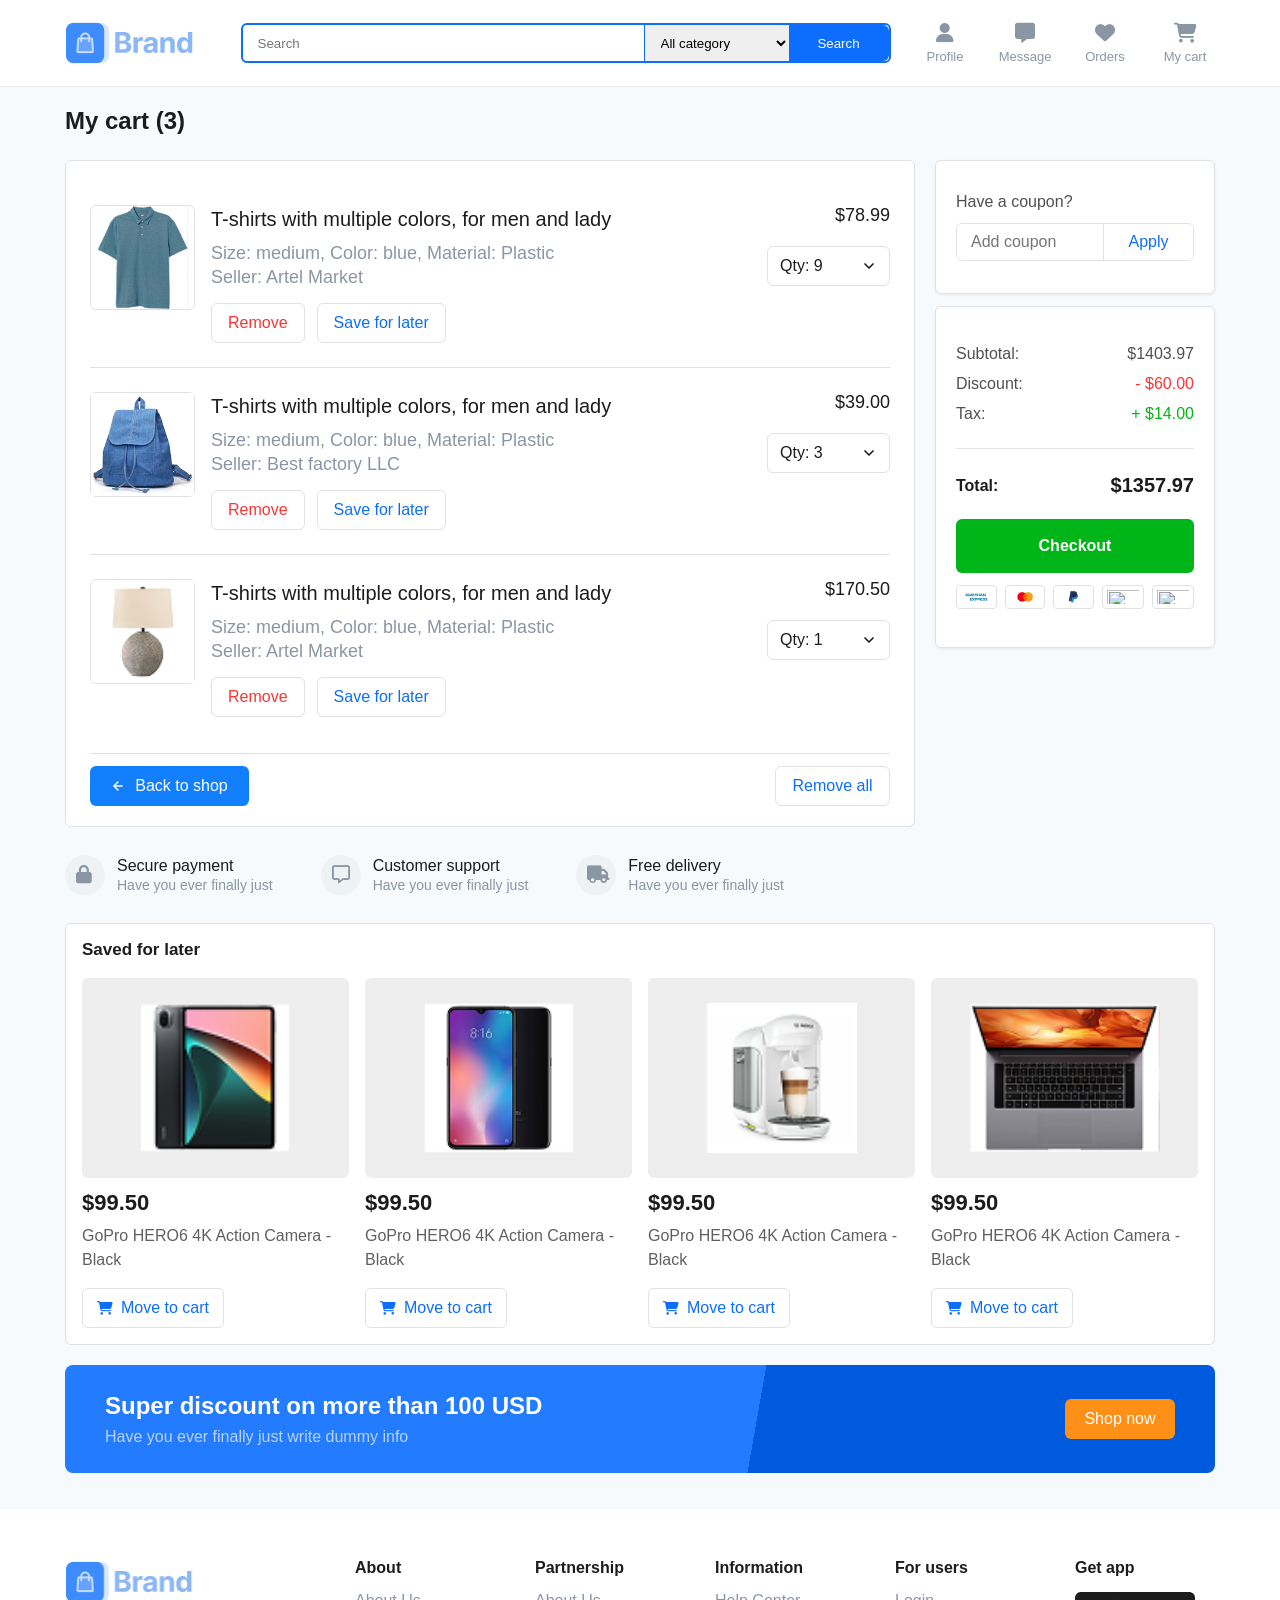
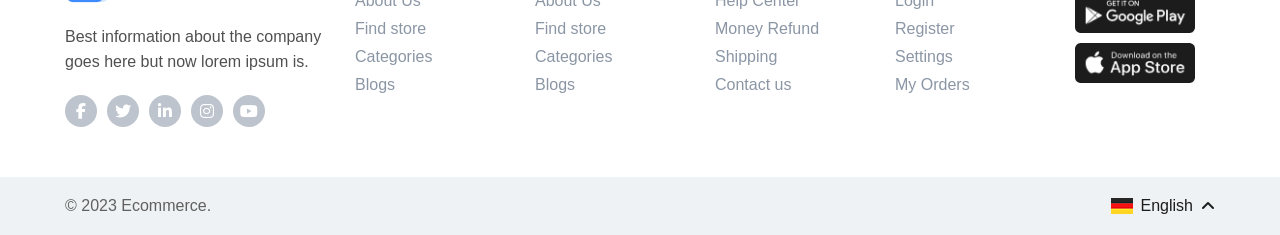
==== commit 0775600c: "Add files via upload" ====
--- a/category-listing.html
+++ b/category-listing.html
@@ -2,7 +2,7 @@
 <html lang="en">
 <head>
     <meta charset="UTF-8">
-    <meta name="viewport" content="width=device-width, initial-scale=1.0">
+    
     <title>eCommerce Marketplace - Products Catalog</title>
     <link rel="stylesheet" href="css/styles.css">
     <link rel="stylesheet" href="https://cdnjs.cloudflare.com/ajax/libs/font-awesome/6.4.0/css/all.min.css">
--- a/css/styles.css
+++ b/css/styles.css
@@ -1,21 +1,32 @@
 /* ========================== GLOBAL STYLES========================== */
-
 *{
     margin:0;
     padding:0;
     box-sizing:border-box;
 }
+
+html{
+    overflow-x:hidden;
+}
+
+body{
+    overflow-x:hidden;
+}
+
+*{
+    margin:0;
+    padding:0;
+    box-sizing:border-box;
+}
 body{
     font-family:'Inter',sans-serif;
     background:#F7FAFC;
     color:#1c1c1c;
 }
-
 img{
     max-width:100%;
-    display:block;
-}
-
+    height:auto;
+}
 a{
     text-decoration:none;
     color:inherit;
@@ -30,12 +41,17 @@
     border:none;
 }
 .container{
-    width:100%;
     max-width:1180px;
-    margin:0 auto;
-    padding:0;
-}
-
+    width:100%;
+    margin:auto;
+    padding:0 15px;
+    box-sizing:border-box;
+}
+*,
+*::before,
+*::after{
+    box-sizing:border-box;
+}
 /* ========================== HEADER ========================== */
 
 .header{
@@ -2875,31 +2891,6 @@
   height: 14px;
 }
 
-@media(max-width:768px){
-
-    .menu-toggle{
-        display:block;
-        background:none;
-        border:none;
-        font-size:22px;
-    }
-
-    .mobile-menu{
-        position:fixed;
-        top:0;
-        left:-280px;
-        width:280px;
-        height:100%;
-        background:#fff;
-        z-index:999;
-        transition:.3s;
-        box-shadow:0 0 15px rgba(0,0,0,.15);
-    }
-
-    .mobile-menu.active{
-        left:0;
-    }
-}
 /* =========================
    TABLET (1024px and below)
 ========================= */
@@ -2944,94 +2935,6 @@
     }
 }
 
-/* =========================
-   MOBILE (768px and below)
-========================= */
-@media (max-width:768px){
-
-    .container{
-        width:100%;
-        padding:0 12px;
-    }
-
-    /* HEADER */
-    .header-middle{
-        flex-direction:column;
-        gap:12px;
-    }
-
-    .search-container{
-        width:100%;
-    }
-
-    /* PRODUCT PAGE */
-    .product-layout{
-        flex-direction:column;
-    }
-
-    .product-gallery{
-        width:100%;
-    }
-
-    .product-details{
-        width:100%;
-    }
-
-    .seller-card{
-        width:100%;
-    }
-
-    /* CART */
-    .cart-item{
-        grid-template-columns:60px 1fr;
-        gap:12px;
-    }
-
-    .item-price-col{
-        grid-column:2;
-        align-items:flex-start;
-        margin-top:10px;
-    }
-
-    .cart-card-footer{
-        flex-direction:column;
-        align-items:flex-start;
-        gap:12px;
-    }
-
-    /* SAVED */
-    .saved-grid{
-        grid-template-columns:1fr;
-    }
-
-    /* DESCRIPTION */
-    .tabs{
-        overflow-x:auto;
-        white-space:nowrap;
-    }
-
-    .spec-table{
-        display:block;
-        overflow-x:auto;
-    }
-
-    /* RELATED */
-    .related-grid{
-        grid-template-columns:repeat(2,1fr);
-    }
-
-    /* FOOTER */
-    .footer-content{
-        grid-template-columns:1fr;
-        text-align:center;
-    }
-
-    .trust-strip{
-        flex-direction:column;
-        align-items:flex-start;
-        gap:20px;
-    }
-}
 
 /* =========================
    SMALL MOBILE (480px)
@@ -3065,6 +2968,508 @@
         flex-wrap:wrap;
     }
 }
+
+
+@media (max-width:768px){
+
+.header-top{
+    display:flex;
+    flex-direction:column;
+    align-items:center;
+    gap:15px;
+}
+
+.logo img{
+    width:150px;
+}
+
+.search-box{
+    width:100%;
+    display:flex;
+    flex-wrap:wrap;
+    gap:8px;
+}
+
+.search-box input{
+    flex:1;
+    min-width:180px;
+}
+
+.search-box select{
+    width:140px;
+}
+
+.search-box button{
+    width:100%;
+}
+
+.header-icons{
+    width:100%;
+    justify-content:space-around;
+}
+}
+@media(max-width:768px){
+
+.nav-wrapper{
+    flex-direction:column;
+    gap:10px;
+}
+
+.nav-left{
+    width:100%;
+    overflow-x:auto;
+    white-space:nowrap;
+}
+
+.nav-right{
+    width:100%;
+    justify-content:space-between;
+}
+}
+@media(max-width:768px){
+
+.hero-section{
+    display:flex;
+    flex-direction:column;
+}
+
+.hero-categories{
+    width:100%;
+}
+
+.hero-banner{
+    width:100%;
+    min-height:260px;
+}
+
+.hero-sidebar{
+    width:100%;
+}
+}
+@media(max-width:768px){
+
+.category-showcase{
+    display:flex;
+    flex-direction:column;
+}
+
+.showcase-banner{
+    width:100%;
+}
+
+.showcase-products{
+    display:grid;
+    grid-template-columns:repeat(2,1fr);
+}
+}
+@media(max-width:768px){
+
+.electronics-showcase{
+    display:flex;
+    flex-direction:column;
+}
+}
+@media(max-width:768px){
+
+.supplier-banner{
+    flex-direction:column;
+}
+
+.supplier-left,
+.supplier-form{
+    width:100%;
+}
+}
+@media(max-width:768px){
+
+.recommended-grid{
+    display:grid;
+    grid-template-columns:repeat(2,1fr);
+}
+}
+@media(max-width:768px){
+
+.services-grid{
+    grid-template-columns:repeat(2,1fr);
+}
+}
+
+@media(max-width:480px){
+
+.services-grid{
+    grid-template-columns:1fr;
+}
+}
+@media(max-width:768px){
+
+.suppliers-grid{
+    grid-template-columns:repeat(2,1fr);
+}
+}
+
+@media(max-width:480px){
+
+.suppliers-grid{
+    grid-template-columns:1fr;
+}
+}
+@media(max-width:768px){
+
+.newsletter-form{
+    flex-direction:column;
+}
+
+.newsletter-input{
+    width:100%;
+}
+
+.newsletter button{
+    width:100%;
+}
+}
+@media(max-width:768px){
+
+.footer-grid{
+    display:grid;
+    grid-template-columns:1fr 1fr;
+    gap:20px;
+}
+
+.footer-bottom-wrapper{
+    flex-direction:column;
+    gap:10px;
+}
+}
+
+@media(max-width:480px){
+
+.footer-grid{
+    grid-template-columns:1fr;
+    text-align:center;
+}
+}
+
+
+
+
+
+@media (max-width:768px){
+
+.header-top{
+    flex-direction:column;
+    gap:15px;
+    align-items:center;
+}
+
+.logo img{
+    width:150px;
+}
+
+.search-box{
+    width:100%;
+    flex-wrap:wrap;
+}
+
+.search-box input{
+    width:100%;
+}
+
+.search-box select,
+.search-box button{
+    width:100%;
+}
+
+.header-icons{
+    width:100%;
+    justify-content:space-around;
+}
+
+}
+@media (max-width:768px){
+
+.nav-wrapper{
+    flex-direction:column;
+    align-items:flex-start;
+    gap:10px;
+}
+
+.nav-left{
+    width:100%;
+    overflow-x:auto;
+    white-space:nowrap;
+}
+
+.nav-right{
+    width:100%;
+    justify-content:space-between;
+}
+
+}
+@media(max-width:768px){
+
+.breadcrumb{
+    flex-wrap:wrap;
+    gap:6px;
+    font-size:13px;
+}
+
+}
+@media(max-width:768px){
+
+.listing-page{
+    flex-direction:column;
+}
+
+.filters-sidebar{
+    width:100%;
+}
+
+.listing-content{
+    width:100%;
+}
+
+}
+@media(max-width:768px){
+
+.listing-topbar{
+    flex-direction:column;
+    align-items:flex-start;
+    gap:12px;
+}
+
+.topbar-right{
+    width:100%;
+    flex-wrap:wrap;
+    gap:10px;
+}
+
+}
+@media(max-width:768px){
+
+.list-product-card{
+    flex-direction:column;
+    align-items:center;
+    text-align:center;
+}
+
+.product-image{
+    width:100%;
+}
+
+.product-image img{
+    width:180px;
+}
+
+.product-info{
+    width:100%;
+}
+
+.wishlist-btn{
+    align-self:flex-end;
+}
+
+}
+@media(max-width:768px){
+
+.rating-row{
+    flex-wrap:wrap;
+    justify-content:center;
+    gap:8px;
+}
+
+}
+@media(max-width:768px){
+
+.pagination-wrap{
+    flex-direction:column;
+    gap:15px;
+}
+
+}
+@media(max-width:768px){
+
+.newsletter-form{
+    flex-direction:column;
+}
+
+.newsletter-input{
+    width:100%;
+}
+
+.newsletter button{
+    width:100%;
+}
+
+}
+@media(max-width:768px){
+
+.footer-grid{
+    grid-template-columns:1fr;
+    text-align:center;
+}
+
+.footer-brand{
+    margin:auto;
+}
+
+.social-icons{
+    justify-content:center;
+}
+
+.footer-bottom-wrapper{
+    flex-direction:column;
+    gap:10px;
+}
+
+}
+
+
+
+
+
+
+@media (max-width:768px){
+
+.listing-page{
+    display:flex;
+    flex-direction:column;
+    gap:20px;
+}
+
+.filters-sidebar{
+    width:100%;
+}
+
+.listing-content{
+    width:100%;
+}
+
+}
+@media (max-width:768px){
+
+.listing-topbar{
+    display:flex;
+    flex-direction:column;
+    align-items:flex-start;
+    gap:15px;
+}
+
+.topbar-right{
+    display:flex;
+    flex-wrap:wrap;
+    gap:10px;
+    width:100%;
+}
+
+}
+@media (max-width:768px){
+
+.active-filters-container{
+    display:flex;
+    flex-wrap:wrap;
+    gap:8px;
+}
+
+.clear-all-btn{
+    width:100%;
+}
+
+}
+@media (max-width:768px){
+
+.grid-products{
+    display:grid;
+    grid-template-columns:repeat(2,1fr);
+    gap:15px;
+}
+
+}
+@media (max-width:480px){
+
+.grid-products{
+    grid-template-columns:1fr;
+}
+
+}
+@media (max-width:768px){
+
+.grid-card{
+    width:100%;
+}
+
+.grid-img img{
+    width:100%;
+    height:auto;
+    object-fit:contain;
+}
+
+}
+.grid-img{
+    display:flex;
+    justify-content:center;
+    align-items:center;
+}
+
+.grid-img img{
+    max-width:100%;
+}
+@media (max-width:768px){
+
+.pagination-wrap{
+    display:flex;
+    flex-direction:column;
+    gap:15px;
+    align-items:center;
+}
+
+}
+@media (max-width:768px){
+
+.breadcrumb{
+    display:flex;
+    flex-wrap:wrap;
+    gap:6px;
+}
+
+}
+@media (max-width:768px){
+
+.newsletter-form{
+    display:flex;
+    flex-direction:column;
+    gap:10px;
+}
+
+.newsletter-input,
+.newsletter button{
+    width:100%;
+}
+
+}
+@media (max-width:768px){
+
+.footer-grid{
+    display:grid;
+    grid-template-columns:1fr;
+    gap:25px;
+}
+
+.footer-bottom-wrapper{
+    display:flex;
+    flex-direction:column;
+    gap:10px;
+    text-align:center;
+}
+
+}
+
+
+
+
+
+
+
+
 
 
 .close-btn{
